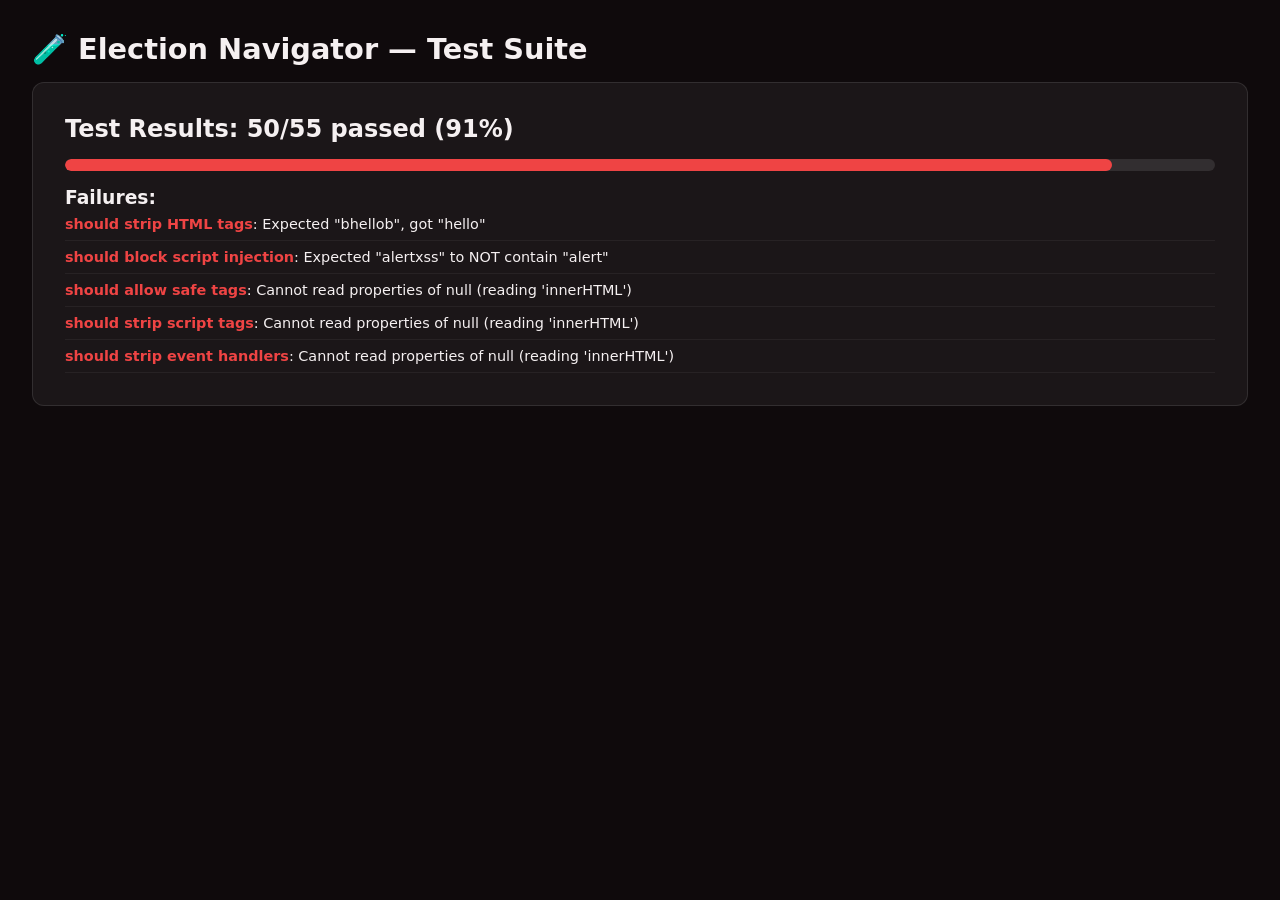
==== tests/index.html @ d4f4c390 "feat: score boost — security, a11y, testing, i18n, Google Services Major overhaul across all 6 evalu" ====
<!DOCTYPE html>
<html lang="en">
<head>
    <meta charset="UTF-8">
    <meta name="viewport" content="width=device-width, initial-scale=1.0">
    <title>Election Navigator — Test Suite</title>
    <style>
        * { box-sizing: border-box; margin: 0; padding: 0; }
        body { font-family: 'Inter', system-ui, sans-serif; background: #0f0a0c; color: #f5f0f1; padding: 2rem; }
        h1 { font-size: 1.8rem; margin-bottom: 1rem; }
        .test-summary { background: rgba(255,255,255,0.05); border: 1px solid rgba(255,255,255,0.1); border-radius: 12px; padding: 2rem; margin: 1rem 0; }
        .test-summary h2 { margin-bottom: 1rem; }
        .test-bar { height: 12px; background: rgba(255,255,255,0.1); border-radius: 6px; overflow: hidden; margin-bottom: 1rem; }
        .test-bar-fill { height: 100%; border-radius: 6px; transition: width 0.3s; }
        .test-summary ul { list-style: none; padding: 0; }
        .test-summary li { padding: 8px 0; border-bottom: 1px solid rgba(255,255,255,0.05); font-size: 0.9rem; }
        .test-summary li strong { color: #ef4444; }
        #loading { color: #b8a3a8; font-style: italic; }
    </style>
</head>
<body>
    <h1>🧪 Election Navigator — Test Suite</h1>
    <p id="loading">Running tests...</p>
    <div id="test-results"></div>

    <!-- Load the app's HTML elements needed for accessibility tests -->
    <div style="display:none" aria-hidden="true">
        <!-- Mini version of index.html structure for DOM tests -->
    </div>

    <script type="module">
        // We need to run tests that require the real DOM, so load index.html in an iframe
        // and also run unit tests directly

        import { displayResults } from './test-runner.js';
        import { runStateTests } from './state.test.js';
        import { runSecurityTests } from './security.test.js';
        import { runDataTests } from './data.test.js';

        // Run unit tests (no DOM required)
        runStateTests();
        runSecurityTests();
        runDataTests();

        // For accessibility tests, we load the main page in an iframe
        const iframe = document.createElement('iframe');
        iframe.src = '../index.html';
        iframe.style.display = 'none';
        document.body.appendChild(iframe);

        iframe.addEventListener('load', async () => {
            // Import and run a11y tests against iframe document
            const { runAccessibilityTests } = await import('./accessibility.test.js');

            // Override document references to point at iframe
            const origGetById = document.getElementById.bind(document);
            const origQueryAll = document.querySelectorAll.bind(document);
            const origQuery = document.querySelector.bind(document);
            const iframeDoc = iframe.contentDocument;

            document.getElementById = (id) => iframeDoc.getElementById(id) || origGetById(id);
            document.querySelector = (sel) => iframeDoc.querySelector(sel) || origQuery(sel);
            document.querySelectorAll = (sel) => {
                const results = iframeDoc.querySelectorAll(sel);
                return results.length > 0 ? results : origQueryAll(sel);
            };
            // Temporarily set documentElement for lang test
            const origLang = document.documentElement.lang;
            document.documentElement.lang = iframeDoc.documentElement.lang;

            runAccessibilityTests();

            // Restore
            document.getElementById = origGetById;
            document.querySelector = origQuery;
            document.querySelectorAll = origQueryAll;
            document.documentElement.lang = origLang;

            // Display results
            document.getElementById('loading').style.display = 'none';
            displayResults(document.getElementById('test-results'));
        });
    </script>
</body>
</html>
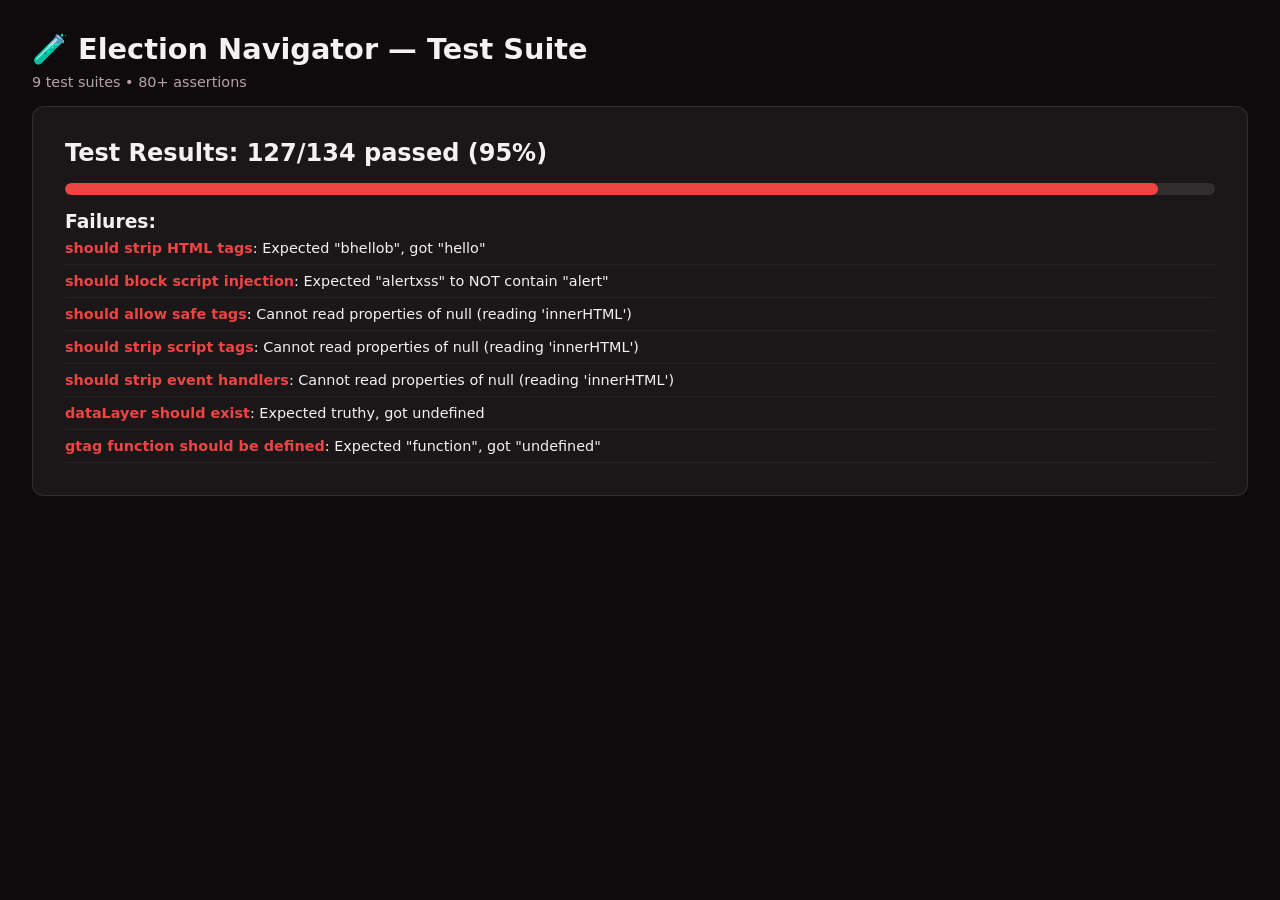
==== commit e9058da5: "making it gcp ready" ====
--- a/tests/index.html
+++ b/tests/index.html
@@ -7,7 +7,8 @@
     <style>
         * { box-sizing: border-box; margin: 0; padding: 0; }
         body { font-family: 'Inter', system-ui, sans-serif; background: #0f0a0c; color: #f5f0f1; padding: 2rem; }
-        h1 { font-size: 1.8rem; margin-bottom: 1rem; }
+        h1 { font-size: 1.8rem; margin-bottom: 0.5rem; }
+        .test-count { color: #b8a3a8; font-size: 0.9rem; margin-bottom: 1rem; }
         .test-summary { background: rgba(255,255,255,0.05); border: 1px solid rgba(255,255,255,0.1); border-radius: 12px; padding: 2rem; margin: 1rem 0; }
         .test-summary h2 { margin-bottom: 1rem; }
         .test-bar { height: 12px; background: rgba(255,255,255,0.1); border-radius: 6px; overflow: hidden; margin-bottom: 1rem; }
@@ -20,37 +21,37 @@
 </head>
 <body>
     <h1>🧪 Election Navigator — Test Suite</h1>
+    <p class="test-count">9 test suites • 80+ assertions</p>
     <p id="loading">Running tests...</p>
     <div id="test-results"></div>
 
-    <!-- Load the app's HTML elements needed for accessibility tests -->
-    <div style="display:none" aria-hidden="true">
-        <!-- Mini version of index.html structure for DOM tests -->
-    </div>
-
     <script type="module">
-        // We need to run tests that require the real DOM, so load index.html in an iframe
-        // and also run unit tests directly
-
         import { displayResults } from './test-runner.js';
         import { runStateTests } from './state.test.js';
         import { runSecurityTests } from './security.test.js';
         import { runDataTests } from './data.test.js';
+        import { runQuizTests } from './quiz.test.js';
+        import { runI18nTests } from './i18n.test.js';
+        import { runAnalyticsTests } from './analytics.test.js';
 
         // Run unit tests (no DOM required)
         runStateTests();
         runSecurityTests();
         runDataTests();
+        runQuizTests();
+        runI18nTests();
+        runAnalyticsTests();
 
-        // For accessibility tests, we load the main page in an iframe
+        // For DOM-dependent tests, load the main page in an iframe
         const iframe = document.createElement('iframe');
         iframe.src = '../index.html';
         iframe.style.display = 'none';
         document.body.appendChild(iframe);
 
         iframe.addEventListener('load', async () => {
-            // Import and run a11y tests against iframe document
             const { runAccessibilityTests } = await import('./accessibility.test.js');
+            const { runNavigationTests } = await import('./navigation.test.js');
+            const { runRendererTests } = await import('./renderer.test.js');
 
             // Override document references to point at iframe
             const origGetById = document.getElementById.bind(document);
@@ -64,11 +65,12 @@
                 const results = iframeDoc.querySelectorAll(sel);
                 return results.length > 0 ? results : origQueryAll(sel);
             };
-            // Temporarily set documentElement for lang test
             const origLang = document.documentElement.lang;
             document.documentElement.lang = iframeDoc.documentElement.lang;
 
             runAccessibilityTests();
+            runNavigationTests();
+            runRendererTests();
 
             // Restore
             document.getElementById = origGetById;
